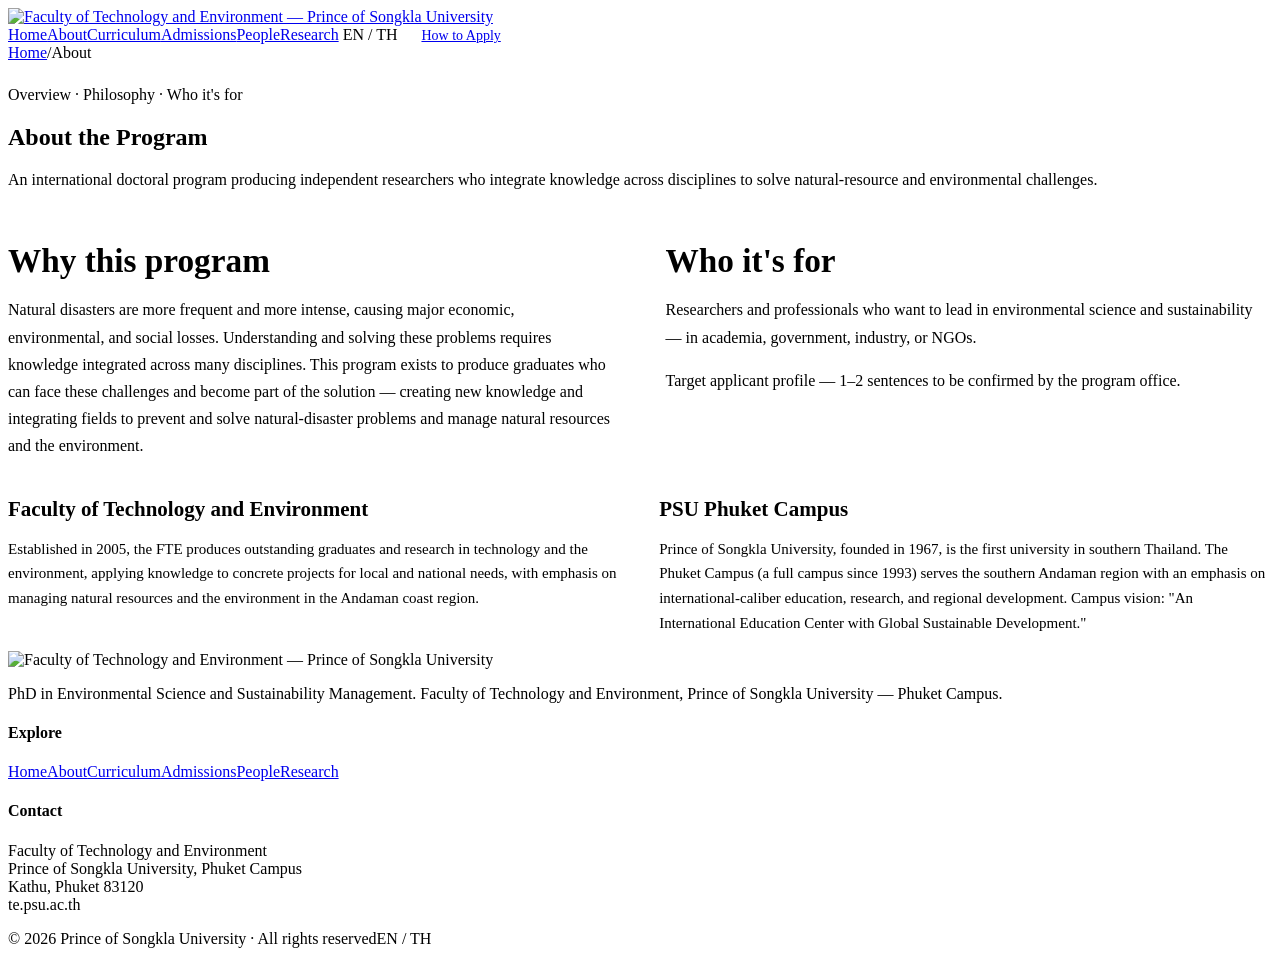
==== site/about/index.html @ 20a03a79 "Scaffold ESSM static site: design-system CSS, 7 pages, render.yaml Faithful plain-static port of the" ====
<!DOCTYPE html>
<html lang="en">
<head>
<meta charset="utf-8">
<meta name="viewport" content="width=device-width, initial-scale=1">
<title>About the Program — PhD ESSM · PSU Phuket</title>
<meta name="description" content="About the PhD in Environmental Science and Sustainability Management at the Faculty of Technology and Environment, Prince of Songkla University, Phuket Campus.">
<link rel="preconnect" href="https://fonts.googleapis.com">
<link rel="preconnect" href="https://fonts.gstatic.com" crossorigin>
<link href="https://fonts.googleapis.com/css2?family=Kanit:wght@200;300;400;500;600;700;800&family=Sarabun:wght@300;400;500;600;700&family=Noto+Sans+Thai:wght@300;400;500;600;700&display=swap" rel="stylesheet">
<link rel="stylesheet" href="/assets/css/site.css">
</head>
<body>
<header class="site-header">
  <div class="site-header__inner">
    <a href="/" class="site-header__logo" aria-label="Home"><img src="https://te.psu.ac.th/wp-content/uploads/2024/04/Logo_Subbrand_Faculty-of-Technology_and_Environment_Full_EN-300x61.png" alt="Faculty of Technology and Environment — Prince of Songkla University"></a>
    <nav class="site-nav">
      <a href="/">Home</a><a href="/about/" aria-current="page">About</a><a href="/curriculum/">Curriculum</a><a href="/admissions/">Admissions</a><a href="/people/">People</a><a href="/research/">Research</a>
      <span class="lang-toggle">EN&nbsp;/&nbsp;TH</span>
      <a href="/admissions/" class="btn btn--primary" style="padding:9px 20px;font-size:14px;">How to Apply</a>
    </nav>
  </div>
</header>

<section class="page-head">
  <div class="container">
    <div class="breadcrumb" style="margin-bottom:24px;"><a href="/">Home</a><span>/</span><span class="here">About</span></div>
    <span class="eyebrow"><span class="route-line"></span><span class="route-dot"></span>Overview · Philosophy · Who it's for</span>
    <div class="page-head__grid">
      <h1>About the Program</h1>
      <p class="lead" style="color:var(--ink);padding-bottom:10px;">An international doctoral program producing independent researchers who integrate knowledge across disciplines to solve natural-resource and environmental challenges.</p>
    </div>
  </div>
</section>

<section class="section">
  <div class="container" style="display:grid;grid-template-columns:repeat(auto-fit,minmax(300px,1fr));gap:clamp(28px,4vw,56px);">
    <div>
      <h2 style="font-weight:600;font-size:clamp(24px,2.6vw,34px);color:var(--purple-deep);margin-bottom:16px;">Why this program</h2>
      <p style="line-height:1.7;color:var(--ink);">Natural disasters are more frequent and more intense, causing major economic, environmental, and social losses. Understanding and solving these problems requires knowledge integrated across many disciplines. This program exists to produce graduates who can face these challenges and become part of the solution — creating new knowledge and integrating fields to prevent and solve natural-disaster problems and manage natural resources and the environment.</p>
    </div>
    <div>
      <h2 style="font-weight:600;font-size:clamp(24px,2.6vw,34px);color:var(--purple-deep);margin-bottom:16px;">Who it's for</h2>
      <p style="line-height:1.7;color:var(--ink);">Researchers and professionals who want to lead in environmental science and sustainability — in academia, government, industry, or NGOs.</p>
      <p style="line-height:1.7;color:var(--slate);margin-top:14px;"><span class="todo-fact">Target applicant profile — 1–2 sentences to be confirmed by the program office.</span></p>
    </div>
  </div>
</section>

<section class="section section--mist">
  <div class="container" style="display:grid;grid-template-columns:repeat(auto-fit,minmax(280px,1fr));gap:clamp(24px,3vw,40px);">
    <div class="card">
      <h3 style="font-weight:600;font-size:21px;color:var(--purple-deep);margin-bottom:12px;">Faculty of Technology and Environment</h3>
      <p style="line-height:1.65;color:var(--slate);font-size:15px;">Established in 2005, the FTE produces outstanding graduates and research in technology and the environment, applying knowledge to concrete projects for local and national needs, with emphasis on managing natural resources and the environment in the Andaman coast region.</p>
    </div>
    <div class="card">
      <h3 style="font-weight:600;font-size:21px;color:var(--purple-deep);margin-bottom:12px;">PSU Phuket Campus</h3>
      <p style="line-height:1.65;color:var(--slate);font-size:15px;">Prince of Songkla University, founded in 1967, is the first university in southern Thailand. The Phuket Campus (a full campus since 1993) serves the southern Andaman region with an emphasis on international-caliber education, research, and regional development. Campus vision: "An International Education Center with Global Sustainable Development."</p>
    </div>
  </div>
</section>

<footer class="site-footer">
  <div class="container">
    <div class="site-footer__top">
      <div><div class="site-footer__logo" style="margin-bottom:16px;"><img src="https://te.psu.ac.th/wp-content/uploads/2024/04/Logo_Subbrand_Faculty-of-Technology_and_Environment_Full_EN-300x61.png" alt="Faculty of Technology and Environment — Prince of Songkla University"></div><p>PhD in Environmental Science and Sustainability Management. Faculty of Technology and Environment, Prince of Songkla University — Phuket Campus.</p></div>
      <div class="site-footer__links"><h4>Explore</h4><a href="/">Home</a><a href="/about/">About</a><a href="/curriculum/">Curriculum</a><a href="/admissions/">Admissions</a><a href="/people/">People</a><a href="/research/">Research</a></div>
      <div><h4>Contact</h4><p class="site-footer__contact">Faculty of Technology and Environment<br>Prince of Songkla University, Phuket Campus<br>Kathu, Phuket 83120<br>te.psu.ac.th</p></div>
    </div>
    <div class="site-footer__bar"><span>© 2026 Prince of Songkla University · All rights reserved</span><span>EN / TH</span></div>
  </div>
</footer>
</body>
</html>
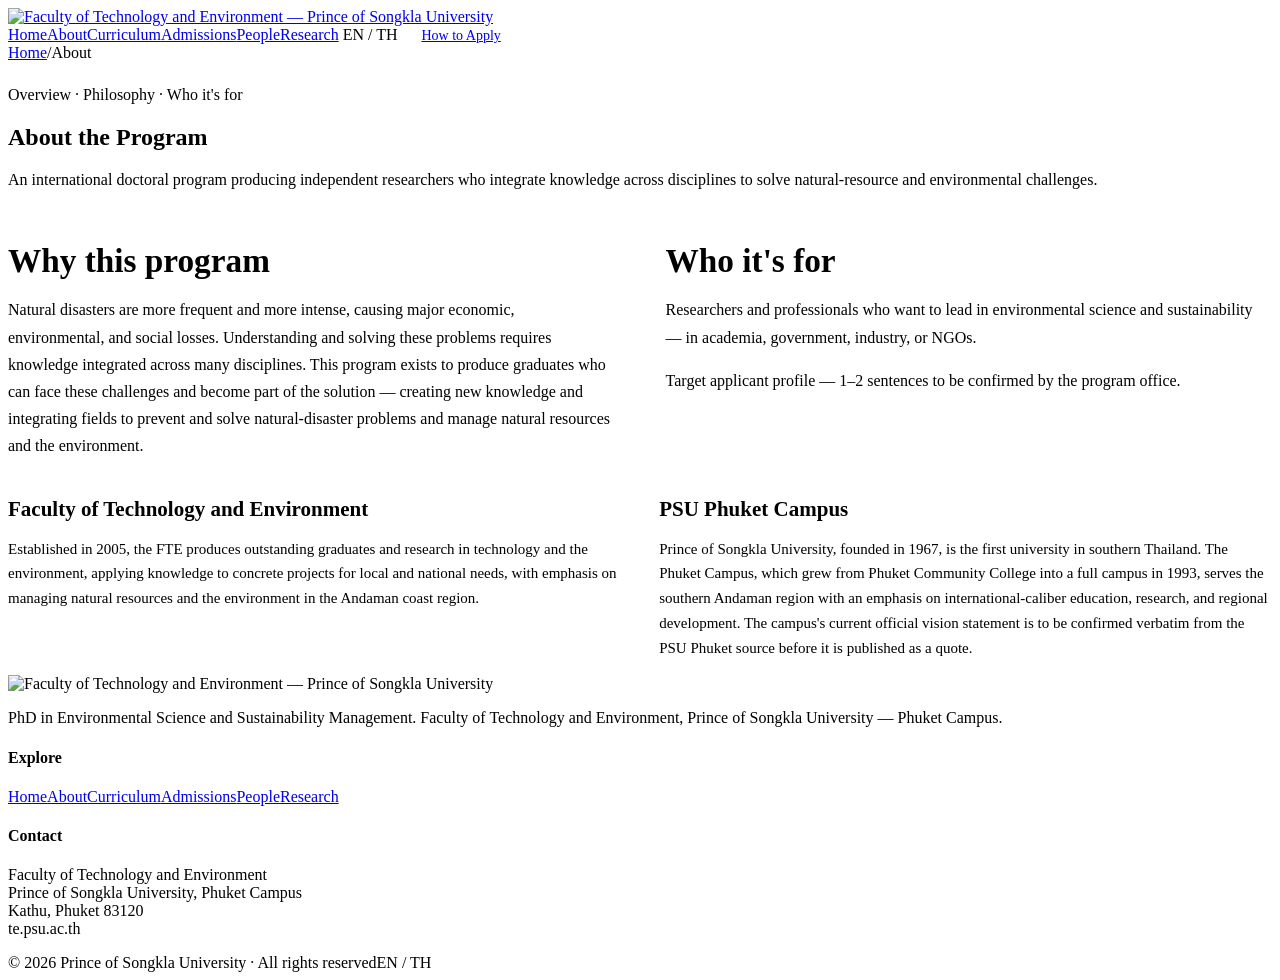
==== commit b46eec3e: "Gate unverified About vision quote; confirm 2005/1967/1993 facts Task-4 cross-check vs authoritative" ====
--- a/site/about/index.html
+++ b/site/about/index.html
@@ -55,7 +55,7 @@
     </div>
     <div class="card">
       <h3 style="font-weight:600;font-size:21px;color:var(--purple-deep);margin-bottom:12px;">PSU Phuket Campus</h3>
-      <p style="line-height:1.65;color:var(--slate);font-size:15px;">Prince of Songkla University, founded in 1967, is the first university in southern Thailand. The Phuket Campus (a full campus since 1993) serves the southern Andaman region with an emphasis on international-caliber education, research, and regional development. Campus vision: "An International Education Center with Global Sustainable Development."</p>
+      <p style="line-height:1.65;color:var(--slate);font-size:15px;">Prince of Songkla University, founded in 1967, is the first university in southern Thailand. The Phuket Campus, which grew from Phuket Community College into a full campus in 1993, serves the southern Andaman region with an emphasis on international-caliber education, research, and regional development. <span class="todo-fact">The campus's current official vision statement is to be confirmed verbatim from the PSU Phuket source before it is published as a quote.</span></p>
     </div>
   </div>
 </section>
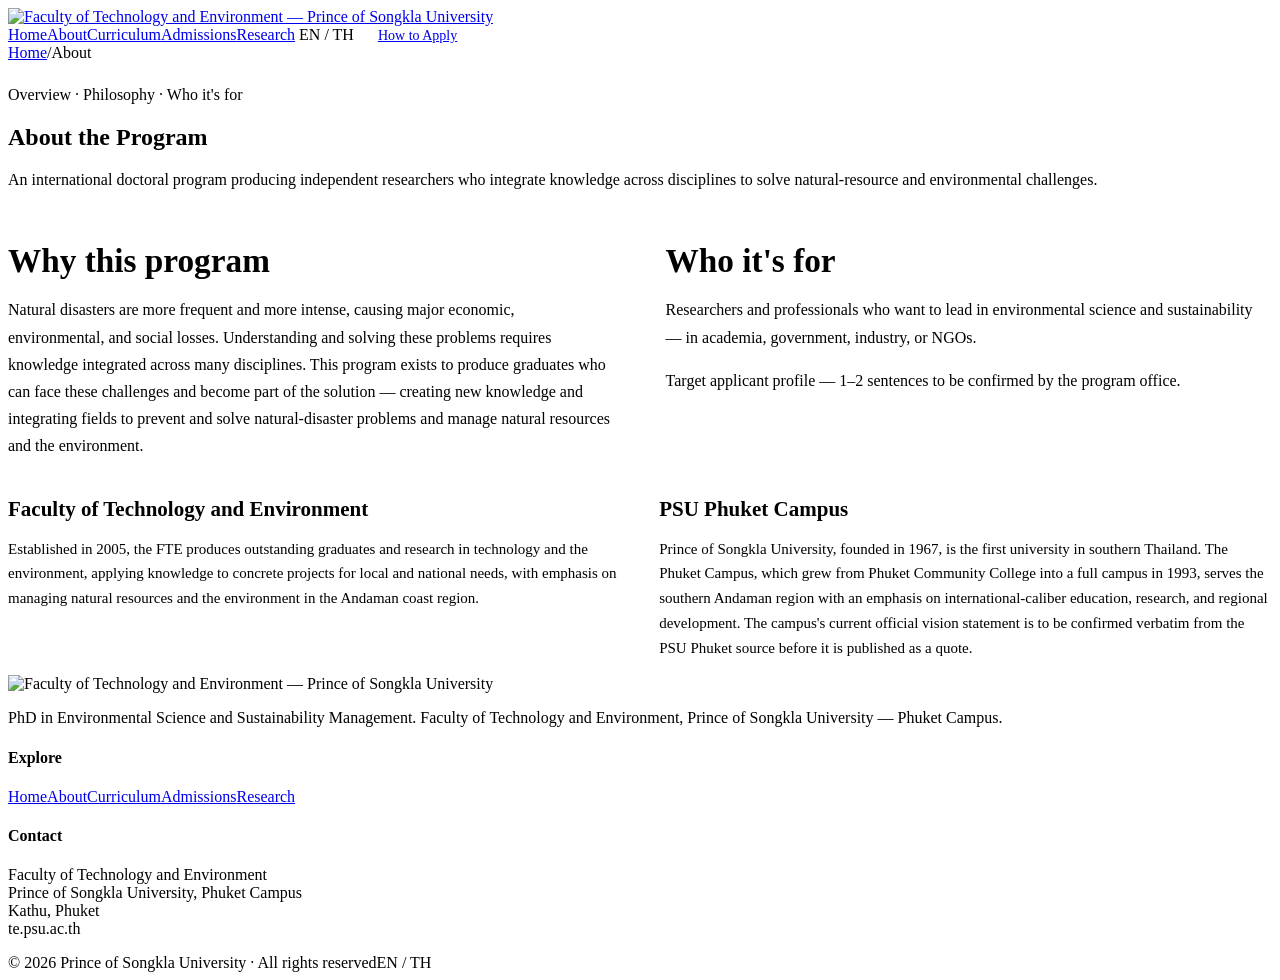
==== commit 85b054c3: "QA fix-pass (aunqa-lead findings): remove /people/ from v1 nav+footer; TQF2 faithfulness - MUST-FIX:" ====
--- a/site/about/index.html
+++ b/site/about/index.html
@@ -15,7 +15,7 @@
   <div class="site-header__inner">
     <a href="/" class="site-header__logo" aria-label="Home"><img src="https://te.psu.ac.th/wp-content/uploads/2024/04/Logo_Subbrand_Faculty-of-Technology_and_Environment_Full_EN-300x61.png" alt="Faculty of Technology and Environment — Prince of Songkla University"></a>
     <nav class="site-nav">
-      <a href="/">Home</a><a href="/about/" aria-current="page">About</a><a href="/curriculum/">Curriculum</a><a href="/admissions/">Admissions</a><a href="/people/">People</a><a href="/research/">Research</a>
+      <a href="/">Home</a><a href="/about/" aria-current="page">About</a><a href="/curriculum/">Curriculum</a><a href="/admissions/">Admissions</a><a href="/research/">Research</a>
       <span class="lang-toggle">EN&nbsp;/&nbsp;TH</span>
       <a href="/admissions/" class="btn btn--primary" style="padding:9px 20px;font-size:14px;">How to Apply</a>
     </nav>
@@ -64,8 +64,8 @@
   <div class="container">
     <div class="site-footer__top">
       <div><div class="site-footer__logo" style="margin-bottom:16px;"><img src="https://te.psu.ac.th/wp-content/uploads/2024/04/Logo_Subbrand_Faculty-of-Technology_and_Environment_Full_EN-300x61.png" alt="Faculty of Technology and Environment — Prince of Songkla University"></div><p>PhD in Environmental Science and Sustainability Management. Faculty of Technology and Environment, Prince of Songkla University — Phuket Campus.</p></div>
-      <div class="site-footer__links"><h4>Explore</h4><a href="/">Home</a><a href="/about/">About</a><a href="/curriculum/">Curriculum</a><a href="/admissions/">Admissions</a><a href="/people/">People</a><a href="/research/">Research</a></div>
-      <div><h4>Contact</h4><p class="site-footer__contact">Faculty of Technology and Environment<br>Prince of Songkla University, Phuket Campus<br>Kathu, Phuket 83120<br>te.psu.ac.th</p></div>
+      <div class="site-footer__links"><h4>Explore</h4><a href="/">Home</a><a href="/about/">About</a><a href="/curriculum/">Curriculum</a><a href="/admissions/">Admissions</a><a href="/research/">Research</a></div>
+      <div><h4>Contact</h4><p class="site-footer__contact">Faculty of Technology and Environment<br>Prince of Songkla University, Phuket Campus<br>Kathu, Phuket<br>te.psu.ac.th</p></div>
     </div>
     <div class="site-footer__bar"><span>© 2026 Prince of Songkla University · All rights reserved</span><span>EN / TH</span></div>
   </div>
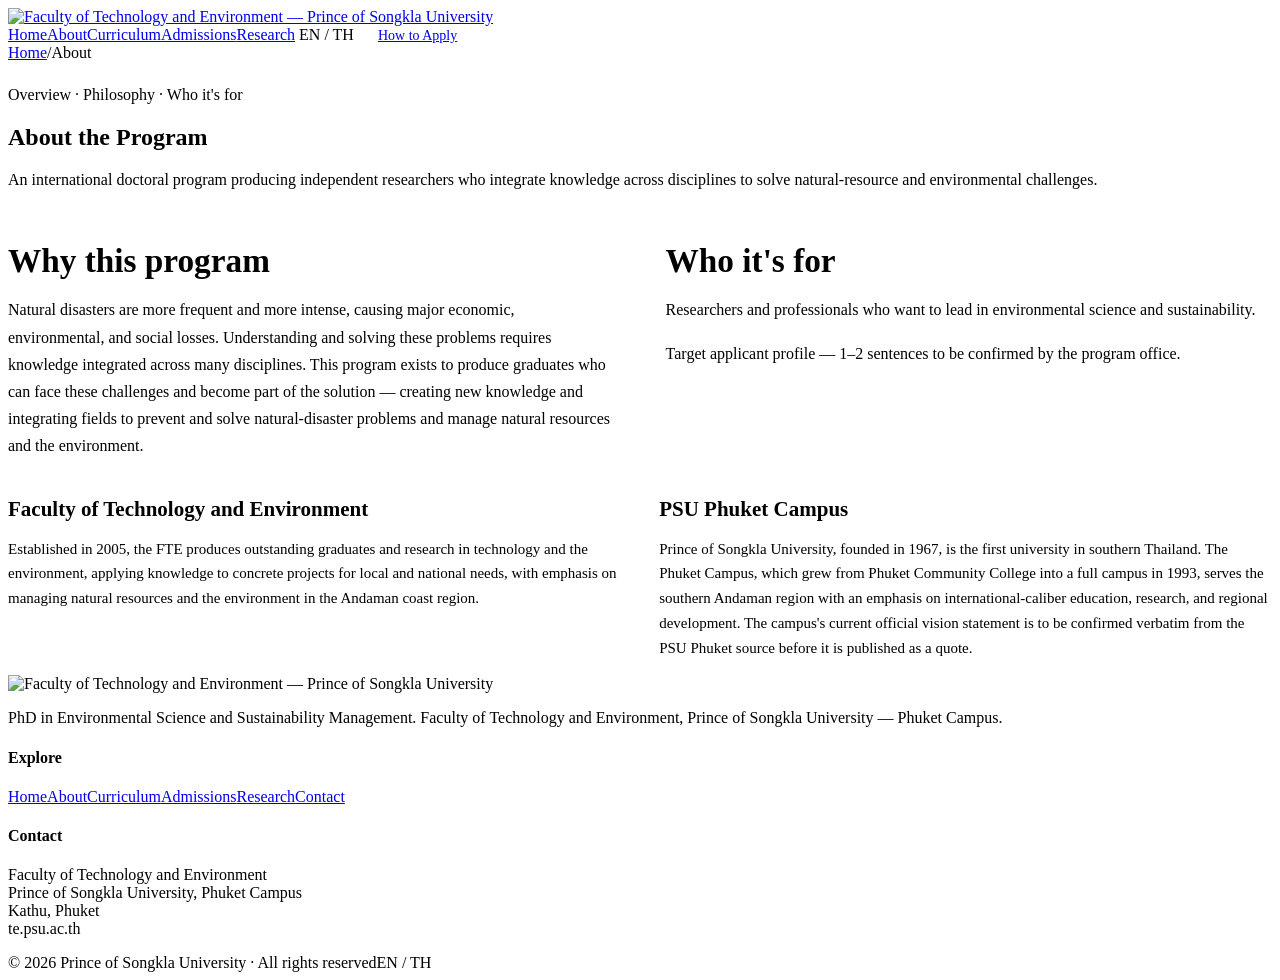
==== commit 6ab64bde: "Final QA consolidation: About NGO claim, Contact nav, a11y, robust 360px Folds remaining codex D-19 " ====
--- a/site/about/index.html
+++ b/site/about/index.html
@@ -16,7 +16,7 @@
     <a href="/" class="site-header__logo" aria-label="Home"><img src="https://te.psu.ac.th/wp-content/uploads/2024/04/Logo_Subbrand_Faculty-of-Technology_and_Environment_Full_EN-300x61.png" alt="Faculty of Technology and Environment — Prince of Songkla University"></a>
     <nav class="site-nav">
       <a href="/">Home</a><a href="/about/" aria-current="page">About</a><a href="/curriculum/">Curriculum</a><a href="/admissions/">Admissions</a><a href="/research/">Research</a>
-      <span class="lang-toggle">EN&nbsp;/&nbsp;TH</span>
+      <span class="lang-toggle" aria-hidden="true">EN&nbsp;/&nbsp;TH</span>
       <a href="/admissions/" class="btn btn--primary" style="padding:9px 20px;font-size:14px;">How to Apply</a>
     </nav>
   </div>
@@ -41,7 +41,7 @@
     </div>
     <div>
       <h2 style="font-weight:600;font-size:clamp(24px,2.6vw,34px);color:var(--purple-deep);margin-bottom:16px;">Who it's for</h2>
-      <p style="line-height:1.7;color:var(--ink);">Researchers and professionals who want to lead in environmental science and sustainability — in academia, government, industry, or NGOs.</p>
+      <p style="line-height:1.7;color:var(--ink);">Researchers and professionals who want to lead in environmental science and sustainability.</p>
       <p style="line-height:1.7;color:var(--slate);margin-top:14px;"><span class="todo-fact">Target applicant profile — 1–2 sentences to be confirmed by the program office.</span></p>
     </div>
   </div>
@@ -64,7 +64,7 @@
   <div class="container">
     <div class="site-footer__top">
       <div><div class="site-footer__logo" style="margin-bottom:16px;"><img src="https://te.psu.ac.th/wp-content/uploads/2024/04/Logo_Subbrand_Faculty-of-Technology_and_Environment_Full_EN-300x61.png" alt="Faculty of Technology and Environment — Prince of Songkla University"></div><p>PhD in Environmental Science and Sustainability Management. Faculty of Technology and Environment, Prince of Songkla University — Phuket Campus.</p></div>
-      <div class="site-footer__links"><h4>Explore</h4><a href="/">Home</a><a href="/about/">About</a><a href="/curriculum/">Curriculum</a><a href="/admissions/">Admissions</a><a href="/research/">Research</a></div>
+      <div class="site-footer__links"><h4>Explore</h4><a href="/">Home</a><a href="/about/">About</a><a href="/curriculum/">Curriculum</a><a href="/admissions/">Admissions</a><a href="/research/">Research</a><a href="/contact/">Contact</a></div>
       <div><h4>Contact</h4><p class="site-footer__contact">Faculty of Technology and Environment<br>Prince of Songkla University, Phuket Campus<br>Kathu, Phuket<br>te.psu.ac.th</p></div>
     </div>
     <div class="site-footer__bar"><span>© 2026 Prince of Songkla University · All rights reserved</span><span>EN / TH</span></div>
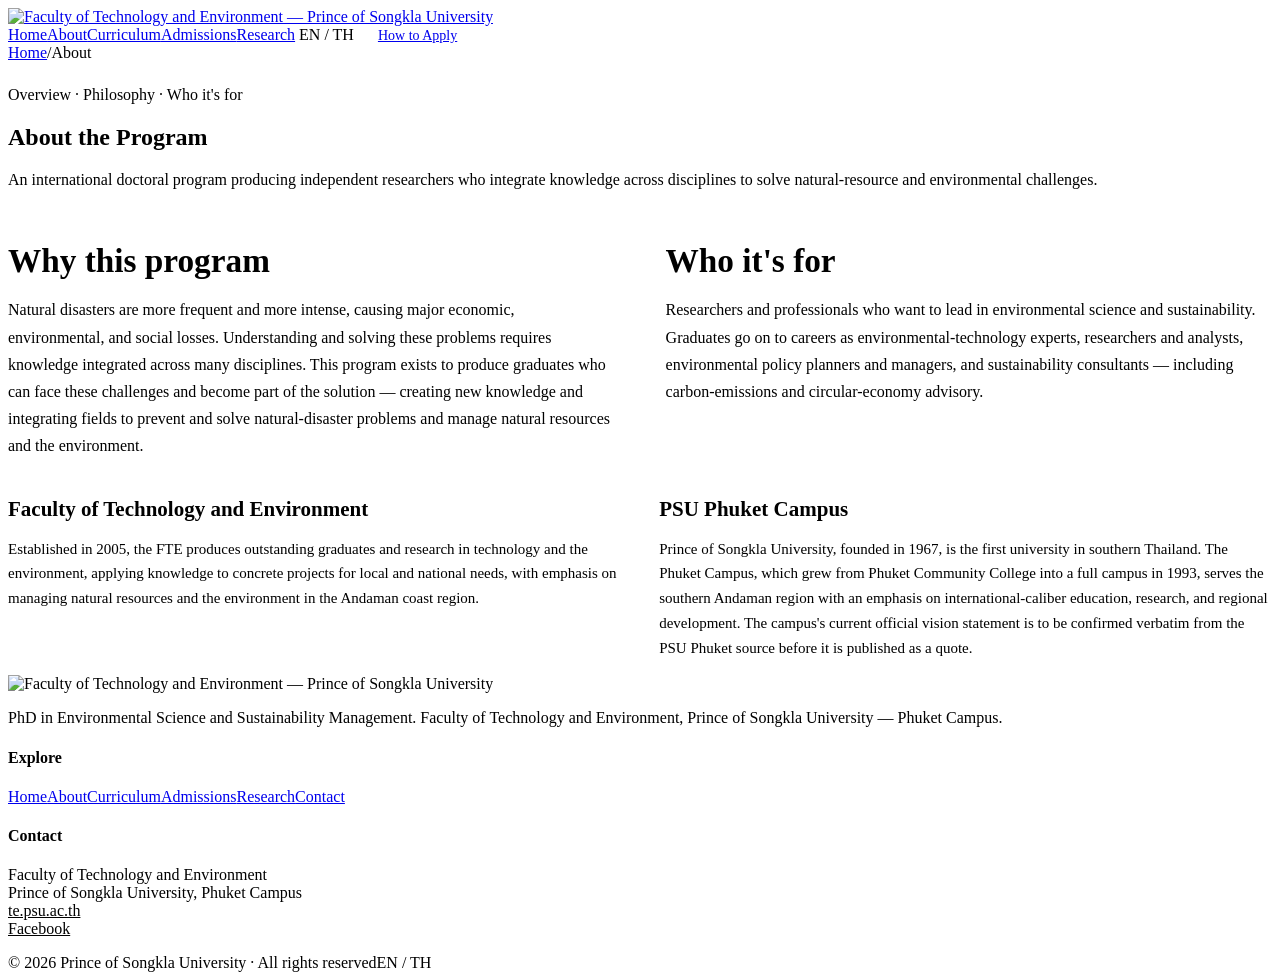
==== commit fca18069: "Operator edits: drop AUN-QA/ISCED jargon; populate contact + careers from official page; add Faceboo" ====
--- a/site/about/index.html
+++ b/site/about/index.html
@@ -41,8 +41,7 @@
     </div>
     <div>
       <h2 style="font-weight:600;font-size:clamp(24px,2.6vw,34px);color:var(--purple-deep);margin-bottom:16px;">Who it's for</h2>
-      <p style="line-height:1.7;color:var(--ink);">Researchers and professionals who want to lead in environmental science and sustainability.</p>
-      <p style="line-height:1.7;color:var(--slate);margin-top:14px;"><span class="todo-fact">Target applicant profile — 1–2 sentences to be confirmed by the program office.</span></p>
+      <p style="line-height:1.7;color:var(--ink);">Researchers and professionals who want to lead in environmental science and sustainability. Graduates go on to careers as environmental-technology experts, researchers and analysts, environmental policy planners and managers, and sustainability consultants — including carbon-emissions and circular-economy advisory.</p>
     </div>
   </div>
 </section>
@@ -65,7 +64,7 @@
     <div class="site-footer__top">
       <div><div class="site-footer__logo" style="margin-bottom:16px;"><img src="https://te.psu.ac.th/wp-content/uploads/2024/04/Logo_Subbrand_Faculty-of-Technology_and_Environment_Full_EN-300x61.png" alt="Faculty of Technology and Environment — Prince of Songkla University"></div><p>PhD in Environmental Science and Sustainability Management. Faculty of Technology and Environment, Prince of Songkla University — Phuket Campus.</p></div>
       <div class="site-footer__links"><h4>Explore</h4><a href="/">Home</a><a href="/about/">About</a><a href="/curriculum/">Curriculum</a><a href="/admissions/">Admissions</a><a href="/research/">Research</a><a href="/contact/">Contact</a></div>
-      <div><h4>Contact</h4><p class="site-footer__contact">Faculty of Technology and Environment<br>Prince of Songkla University, Phuket Campus<br>Kathu, Phuket<br>te.psu.ac.th</p></div>
+      <div><h4>Contact</h4><p class="site-footer__contact">Faculty of Technology and Environment<br>Prince of Songkla University, Phuket Campus<br><a href="https://te.psu.ac.th" target="_blank" rel="noopener" style="color:var(--psu-river);">te.psu.ac.th</a><br><a href="https://www.facebook.com/ftepsuphuket/" target="_blank" rel="noopener" style="color:var(--psu-river);">Facebook</a></p></div>
     </div>
     <div class="site-footer__bar"><span>© 2026 Prince of Songkla University · All rights reserved</span><span>EN / TH</span></div>
   </div>
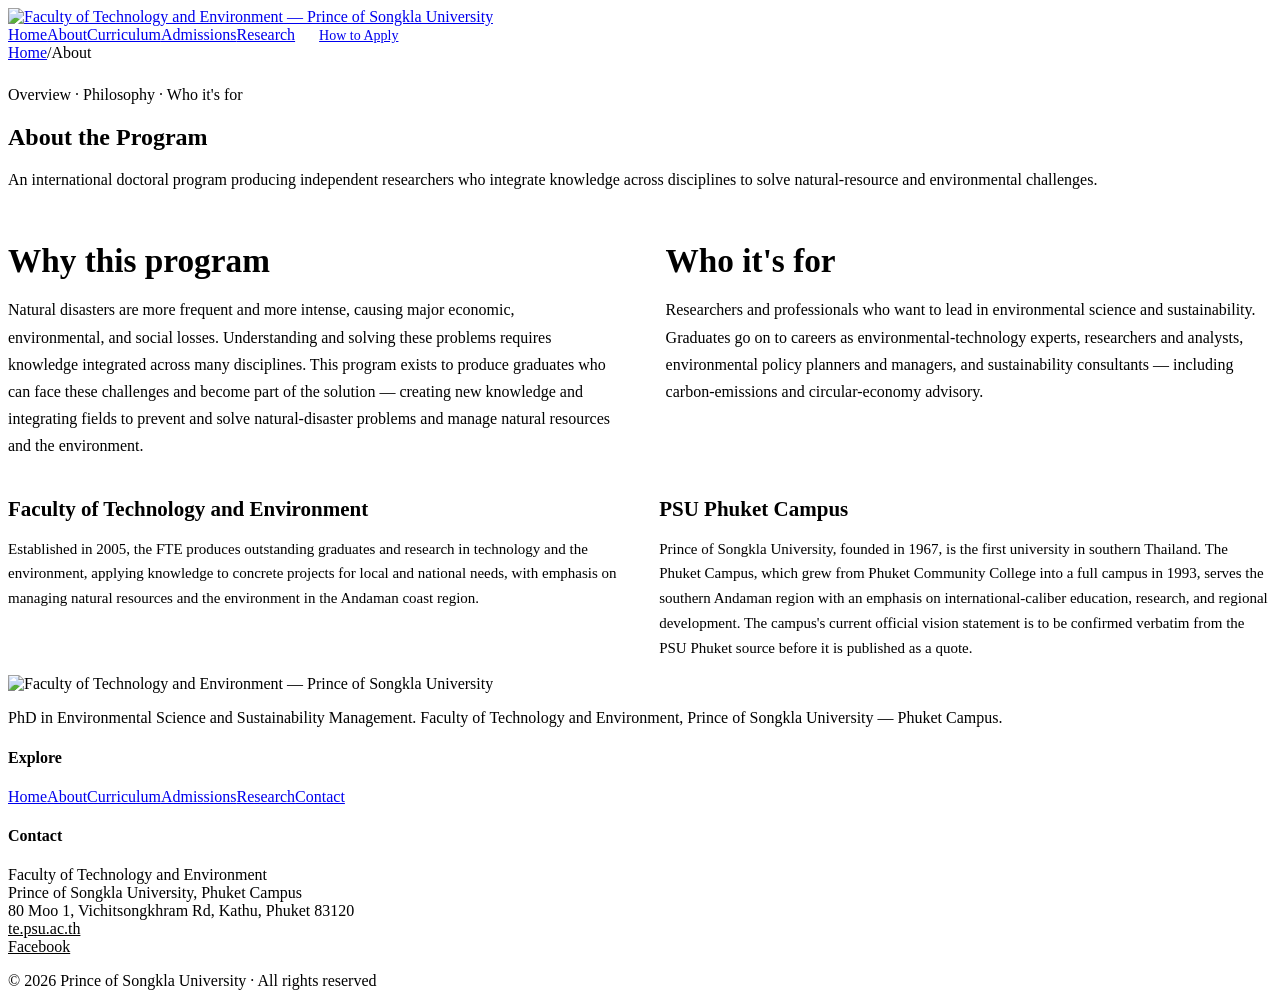
==== commit 93773d22: "Add faculty address + general contact; remove language selector Per operator (2026-06-23): - Faculty" ====
--- a/site/about/index.html
+++ b/site/about/index.html
@@ -16,7 +16,7 @@
     <a href="/" class="site-header__logo" aria-label="Home"><img src="https://te.psu.ac.th/wp-content/uploads/2024/04/Logo_Subbrand_Faculty-of-Technology_and_Environment_Full_EN-300x61.png" alt="Faculty of Technology and Environment — Prince of Songkla University"></a>
     <nav class="site-nav">
       <a href="/">Home</a><a href="/about/" aria-current="page">About</a><a href="/curriculum/">Curriculum</a><a href="/admissions/">Admissions</a><a href="/research/">Research</a>
-      <span class="lang-toggle" aria-hidden="true">EN&nbsp;/&nbsp;TH</span>
+      
       <a href="/admissions/" class="btn btn--primary" style="padding:9px 20px;font-size:14px;">How to Apply</a>
     </nav>
   </div>
@@ -64,9 +64,9 @@
     <div class="site-footer__top">
       <div><div class="site-footer__logo" style="margin-bottom:16px;"><img src="https://te.psu.ac.th/wp-content/uploads/2024/04/Logo_Subbrand_Faculty-of-Technology_and_Environment_Full_EN-300x61.png" alt="Faculty of Technology and Environment — Prince of Songkla University"></div><p>PhD in Environmental Science and Sustainability Management. Faculty of Technology and Environment, Prince of Songkla University — Phuket Campus.</p></div>
       <div class="site-footer__links"><h4>Explore</h4><a href="/">Home</a><a href="/about/">About</a><a href="/curriculum/">Curriculum</a><a href="/admissions/">Admissions</a><a href="/research/">Research</a><a href="/contact/">Contact</a></div>
-      <div><h4>Contact</h4><p class="site-footer__contact">Faculty of Technology and Environment<br>Prince of Songkla University, Phuket Campus<br><a href="https://te.psu.ac.th" target="_blank" rel="noopener" style="color:var(--psu-river);">te.psu.ac.th</a><br><a href="https://www.facebook.com/ftepsuphuket/" target="_blank" rel="noopener" style="color:var(--psu-river);">Facebook</a></p></div>
+      <div><h4>Contact</h4><p class="site-footer__contact">Faculty of Technology and Environment<br>Prince of Songkla University, Phuket Campus<br>80 Moo 1, Vichitsongkhram Rd, Kathu, Phuket 83120<br><a href="https://te.psu.ac.th" target="_blank" rel="noopener" style="color:var(--psu-river);">te.psu.ac.th</a><br><a href="https://www.facebook.com/ftepsuphuket/" target="_blank" rel="noopener" style="color:var(--psu-river);">Facebook</a></p></div>
     </div>
-    <div class="site-footer__bar"><span>© 2026 Prince of Songkla University · All rights reserved</span><span>EN / TH</span></div>
+    <div class="site-footer__bar"><span>© 2026 Prince of Songkla University · All rights reserved</span></div>
   </div>
 </footer>
 </body>
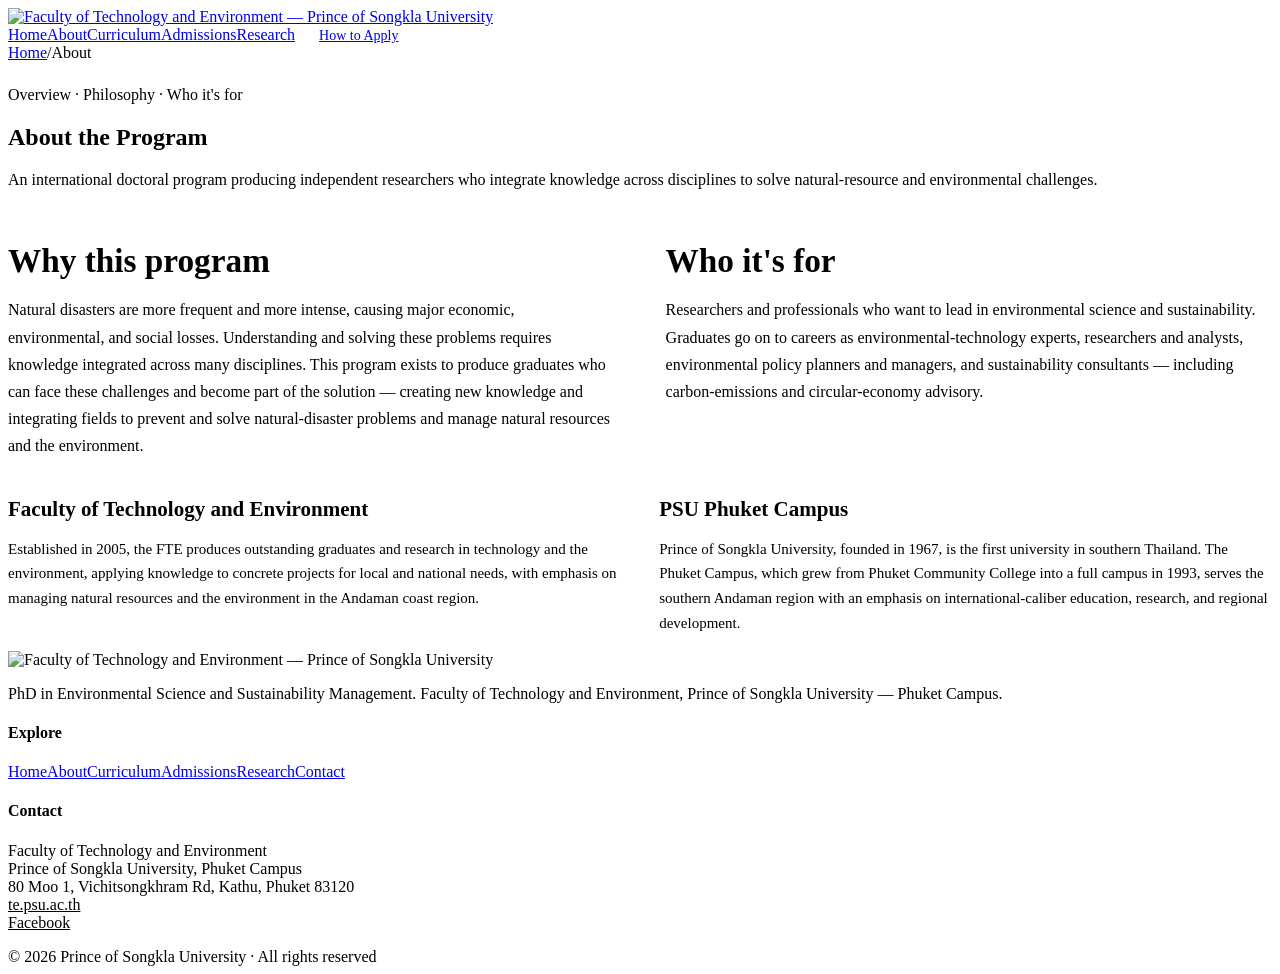
==== commit 32abc8be: "Launch-readiness: clear all placeholders; fill from official FTE page Per operator (launch the site " ====
--- a/site/about/index.html
+++ b/site/about/index.html
@@ -54,7 +54,7 @@
     </div>
     <div class="card">
       <h3 style="font-weight:600;font-size:21px;color:var(--purple-deep);margin-bottom:12px;">PSU Phuket Campus</h3>
-      <p style="line-height:1.65;color:var(--slate);font-size:15px;">Prince of Songkla University, founded in 1967, is the first university in southern Thailand. The Phuket Campus, which grew from Phuket Community College into a full campus in 1993, serves the southern Andaman region with an emphasis on international-caliber education, research, and regional development. <span class="todo-fact">The campus's current official vision statement is to be confirmed verbatim from the PSU Phuket source before it is published as a quote.</span></p>
+      <p style="line-height:1.65;color:var(--slate);font-size:15px;">Prince of Songkla University, founded in 1967, is the first university in southern Thailand. The Phuket Campus, which grew from Phuket Community College into a full campus in 1993, serves the southern Andaman region with an emphasis on international-caliber education, research, and regional development.</p>
     </div>
   </div>
 </section>
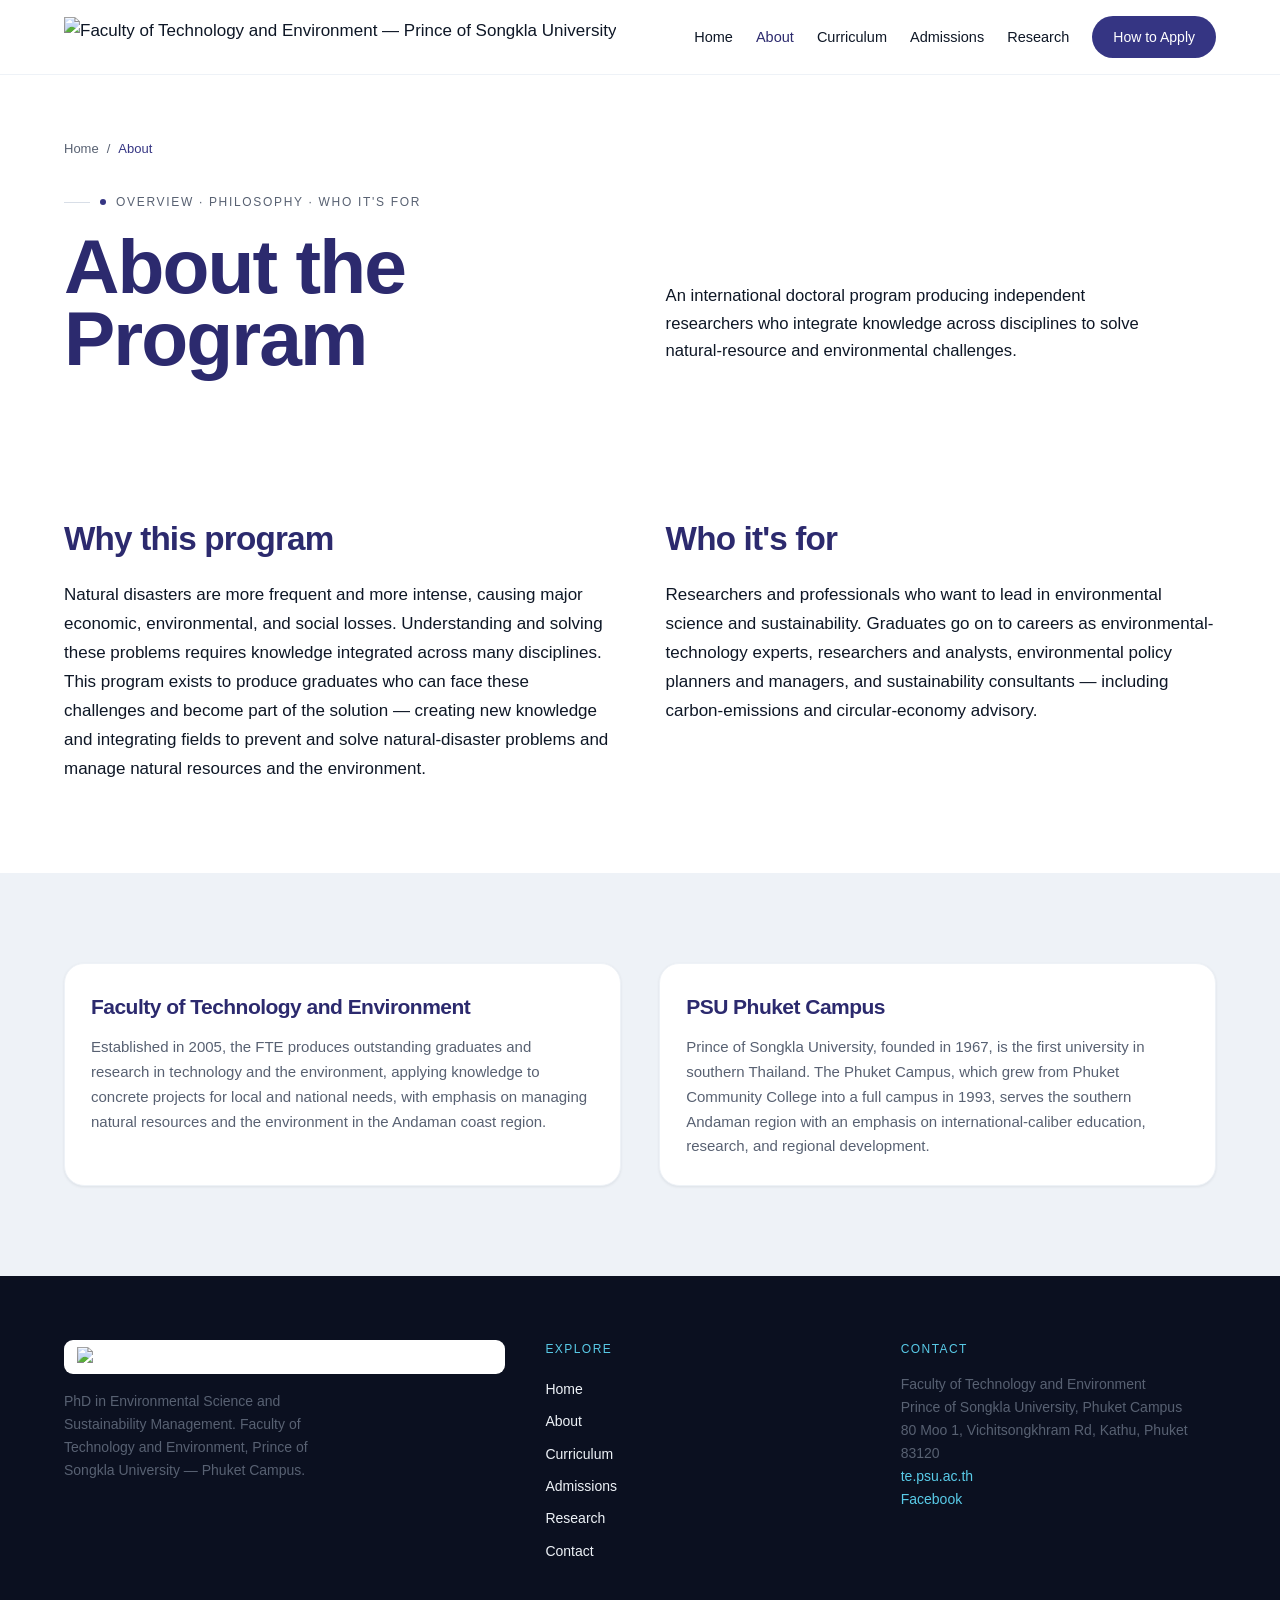
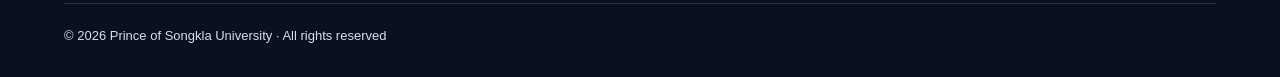
==== commit 21a46410: "Make all internal paths relative — works as a /essm subfolder under WordPress Operator requirement: " ====
--- a/site/about/index.html
+++ b/site/about/index.html
@@ -8,23 +8,23 @@
 <link rel="preconnect" href="https://fonts.googleapis.com">
 <link rel="preconnect" href="https://fonts.gstatic.com" crossorigin>
 <link href="https://fonts.googleapis.com/css2?family=Kanit:wght@200;300;400;500;600;700;800&family=Sarabun:wght@300;400;500;600;700&family=Noto+Sans+Thai:wght@300;400;500;600;700&display=swap" rel="stylesheet">
-<link rel="stylesheet" href="/assets/css/site.css">
+<link rel="stylesheet" href="../assets/css/site.css">
 </head>
 <body>
 <header class="site-header">
   <div class="site-header__inner">
-    <a href="/" class="site-header__logo" aria-label="Home"><img src="https://te.psu.ac.th/wp-content/uploads/2024/04/Logo_Subbrand_Faculty-of-Technology_and_Environment_Full_EN-300x61.png" alt="Faculty of Technology and Environment — Prince of Songkla University"></a>
+    <a href="../" class="site-header__logo" aria-label="Home"><img src="https://te.psu.ac.th/wp-content/uploads/2024/04/Logo_Subbrand_Faculty-of-Technology_and_Environment_Full_EN-300x61.png" alt="Faculty of Technology and Environment — Prince of Songkla University"></a>
     <nav class="site-nav">
-      <a href="/">Home</a><a href="/about/" aria-current="page">About</a><a href="/curriculum/">Curriculum</a><a href="/admissions/">Admissions</a><a href="/research/">Research</a>
+      <a href="../">Home</a><a href="../about/" aria-current="page">About</a><a href="../curriculum/">Curriculum</a><a href="../admissions/">Admissions</a><a href="../research/">Research</a>
       
-      <a href="/admissions/" class="btn btn--primary" style="padding:9px 20px;font-size:14px;">How to Apply</a>
+      <a href="../admissions/" class="btn btn--primary" style="padding:9px 20px;font-size:14px;">How to Apply</a>
     </nav>
   </div>
 </header>
 
 <section class="page-head">
   <div class="container">
-    <div class="breadcrumb" style="margin-bottom:24px;"><a href="/">Home</a><span>/</span><span class="here">About</span></div>
+    <div class="breadcrumb" style="margin-bottom:24px;"><a href="../">Home</a><span>/</span><span class="here">About</span></div>
     <span class="eyebrow"><span class="route-line"></span><span class="route-dot"></span>Overview · Philosophy · Who it's for</span>
     <div class="page-head__grid">
       <h1>About the Program</h1>
@@ -63,7 +63,7 @@
   <div class="container">
     <div class="site-footer__top">
       <div><div class="site-footer__logo" style="margin-bottom:16px;"><img src="https://te.psu.ac.th/wp-content/uploads/2024/04/Logo_Subbrand_Faculty-of-Technology_and_Environment_Full_EN-300x61.png" alt="Faculty of Technology and Environment — Prince of Songkla University"></div><p>PhD in Environmental Science and Sustainability Management. Faculty of Technology and Environment, Prince of Songkla University — Phuket Campus.</p></div>
-      <div class="site-footer__links"><h4>Explore</h4><a href="/">Home</a><a href="/about/">About</a><a href="/curriculum/">Curriculum</a><a href="/admissions/">Admissions</a><a href="/research/">Research</a><a href="/contact/">Contact</a></div>
+      <div class="site-footer__links"><h4>Explore</h4><a href="../">Home</a><a href="../about/">About</a><a href="../curriculum/">Curriculum</a><a href="../admissions/">Admissions</a><a href="../research/">Research</a><a href="../contact/">Contact</a></div>
       <div><h4>Contact</h4><p class="site-footer__contact">Faculty of Technology and Environment<br>Prince of Songkla University, Phuket Campus<br>80 Moo 1, Vichitsongkhram Rd, Kathu, Phuket 83120<br><a href="https://te.psu.ac.th" target="_blank" rel="noopener" style="color:var(--psu-river);">te.psu.ac.th</a><br><a href="https://www.facebook.com/ftepsuphuket/" target="_blank" rel="noopener" style="color:var(--psu-river);">Facebook</a></p></div>
     </div>
     <div class="site-footer__bar"><span>© 2026 Prince of Songkla University · All rights reserved</span></div>
--- a/site/assets/css/site.css
+++ b/site/assets/css/site.css
@@ -0,0 +1,289 @@
+/* ============================================================
+   PSU ESSM — Site Stylesheet
+   PhD in Environmental Science & Sustainability Management
+   Faculty of Technology and Environment · PSU Phuket
+   ------------------------------------------------------------
+   Values ported verbatim from the design system tokens.css.
+   Plain static CSS — no build step. Single source of truth
+   for the public site's visual language. Do NOT invent colors
+   or sizes; pull from the :root tokens below.
+   ============================================================ */
+
+:root {
+  /* PRIMARY — FACULTY PURPLE (สีม่วงคราม) */
+  --purple-deep:  #2C2A6E;
+  --purple:       #353583;
+  --purple-light: #4B4BB0;
+  --sritrang:     #B6B8DC;
+
+  /* SECONDARY — PSU INSTITUTIONAL BLUES */
+  --psu-deep:     #003C71;
+  --psu-blue:     #0061A8;
+  --psu-sky:      #009CDE;
+  --psu-river:    #59CBE8;
+  --psu-river-light: #7AD9F0;
+
+  /* INK & NEUTRALS */
+  --ink:          #0E1726;
+  --slate:        #586172;
+  --line:         #D8DEE7;
+  --mist:         #EEF2F7;
+  --sand:         #F5F2EC;
+  --sand-dark:    #d8d0bf;
+  --paper:        #FFFFFF;
+  --night:        #0B1020;  /* deepest footer/hero base */
+
+  /* DUOTONE PHOTO WELLS (placeholder treatment) */
+  --duo-from:     #2C2A6E;
+  --duo-to:       #353583;
+
+  /* TYPOGRAPHY — all families carry Thai glyphs (EN now, TH later) */
+  --font-display: "Kanit", "Noto Sans Thai", sans-serif;
+  --font-body:    "Sarabun", "Noto Sans Thai", sans-serif;
+
+  --t-mega:  clamp(58px, 13vw, 196px);
+  --t-h1:    clamp(40px, 6vw, 92px);
+  --t-h2:    clamp(30px, 3.4vw, 48px);
+  --t-h3:    28px;
+  --t-h4:    21px;
+  --t-body:  17px;
+  --t-small: 15px;
+  --t-tag:   12px;
+
+  --lh-display: 0.92;
+  --lh-head:    1.06;
+  --lh-body:    1.6;
+
+  /* SPACING (8px base) */
+  --s-1: 4px;  --s-2: 8px;  --s-3: 12px; --s-4: 16px; --s-5: 24px;
+  --s-6: 32px; --s-7: 48px; --s-8: 64px; --s-9: 96px; --s-10: 128px;
+
+  /* RADII */
+  --r-sm: 6px; --r-md: 12px; --r-lg: 20px; --r-pill: 999px;
+
+  /* ELEVATION */
+  --shadow-sm: 0 1px 3px rgba(14,23,38,.08);
+  --shadow-md: 0 8px 28px rgba(14,23,38,.12);
+  --shadow-lg: 0 24px 60px rgba(14,23,38,.18);
+
+  /* LAYOUT */
+  --maxw: 1280px;
+  --gutter: clamp(20px, 5vw, 72px);
+}
+
+/* ---- reset ---- */
+*, *::before, *::after { box-sizing: border-box; margin: 0; padding: 0; }
+html { scroll-behavior: smooth; }
+body {
+  font-family: var(--font-body);
+  font-size: var(--t-body);
+  line-height: var(--lh-body);
+  color: var(--ink);
+  background: var(--paper);
+  -webkit-font-smoothing: antialiased;
+}
+img { display: block; max-width: 100%; height: auto; }
+a { color: inherit; text-decoration: none; }
+::selection { background: var(--psu-river); color: var(--ink); }
+
+/* ---- focus visibility ---- */
+a:focus-visible, button:focus-visible, [tabindex]:not([tabindex="-1"]):focus-visible {
+  outline: 2px solid var(--psu-river);
+  outline-offset: 2px;
+}
+.btn:focus-visible { outline: none; box-shadow: 0 0 0 3px rgba(89,203,232,.55); }
+
+/* ---- layout helpers ---- */
+.container { max-width: var(--maxw); margin: 0 auto; padding-left: var(--gutter); padding-right: var(--gutter); }
+.section { padding: clamp(56px, 7vw, 120px) 0; }
+.section--mist { background: var(--mist); }
+.section--sand { background: var(--sand); }
+.section--ink  { background: var(--ink); color: var(--paper); }
+.section--purple { background: var(--purple-deep); color: var(--paper); }
+
+/* ---- typography ---- */
+h1, h2, h3, h4 { font-family: var(--font-display); font-weight: 700; letter-spacing: -.025em; }
+.display { font-family: var(--font-display); font-weight: 700; line-height: var(--lh-display); letter-spacing: -.03em; }
+.lead { font-size: clamp(16px, 1.3vw, 19px); line-height: 1.65; color: var(--slate); max-width: 52ch; }
+
+/* eyebrow + journey-route motif (use sparingly) */
+.eyebrow {
+  display: inline-flex; align-items: center; gap: 10px;
+  font-family: var(--font-display); font-weight: 500;
+  font-size: var(--t-tag); letter-spacing: .14em; text-transform: uppercase;
+  color: var(--slate);
+}
+.eyebrow .route-line { width: 26px; height: 1.5px; background: var(--line); }
+.eyebrow .route-dot  { width: 6px; height: 6px; border-radius: 50%; background: var(--purple); }
+
+/* ---- buttons (pills) ---- */
+.btn {
+  display: inline-flex; align-items: center; gap: 8px;
+  font-family: var(--font-display); font-weight: 500; font-size: 15px;
+  padding: 13px 26px; border-radius: var(--r-pill);
+  cursor: pointer; border: 1.5px solid transparent;
+  transition: transform .18s ease, box-shadow .18s ease, background .18s ease, border-color .18s ease;
+}
+.btn:focus-visible { outline: none; box-shadow: 0 0 0 3px rgba(89,203,232,.55); }
+.btn--primary { background: var(--purple); color: var(--paper); }
+.btn--primary:hover { background: var(--purple-light); transform: translateY(-2px); box-shadow: 0 10px 24px rgba(53,53,131,.4); }
+.btn--river { background: var(--psu-river); color: var(--ink); }
+.btn--river:hover { background: var(--psu-river-light); transform: translateY(-2px); box-shadow: 0 10px 24px rgba(89,203,232,.5); }
+.btn--ghost { background: transparent; color: var(--purple-deep); border-color: var(--purple-deep); }
+.btn--ghost:hover { background: var(--mist); }
+.btn--ghost-light { background: transparent; color: var(--paper); border-color: rgba(255,255,255,.5); }
+.btn--ghost-light:hover { background: rgba(255,255,255,.12); border-color: var(--paper); transform: translateY(-2px); }
+
+/* ---- tags ---- */
+.tag {
+  font-family: var(--font-display); font-weight: 500; font-size: var(--t-tag);
+  letter-spacing: .12em; text-transform: uppercase;
+  padding: 7px 14px; border-radius: var(--r-pill);
+}
+.tag--purple { background: var(--purple); color: var(--paper); }
+.tag--mist { background: var(--mist); color: var(--purple-deep); }
+
+/* ---- header / nav ---- */
+.site-header {
+  position: sticky; top: 0; z-index: 20;
+  background: rgba(255,255,255,.86); backdrop-filter: blur(10px);
+  border-bottom: 1px solid var(--mist);
+}
+.site-header__inner {
+  max-width: var(--maxw); margin: 0 auto;
+  padding: 16px var(--gutter);
+  display: flex; align-items: center; justify-content: space-between; gap: 20px;
+}
+.site-header__logo img { height: 40px; width: auto; }
+.site-nav { display: flex; align-items: center; gap: clamp(16px, 1.8vw, 28px); flex-wrap: wrap; }
+.site-nav a {
+  font-family: var(--font-display); font-weight: 400; font-size: 14.5px;
+  color: var(--ink); transition: color .15s ease;
+}
+.site-nav a:hover { color: var(--purple); }
+.site-nav a[aria-current="page"] { color: var(--purple-deep); font-weight: 500; }
+.lang-toggle {
+  font-family: var(--font-body); font-weight: 600; font-size: 13px;
+  color: var(--slate); border: 1px solid var(--line);
+  padding: 6px 12px; border-radius: var(--r-pill);
+}
+
+/* transparent hero header variant — keeps markup identical to .site-header */
+.site-header--transparent {
+  background: transparent;
+  border-bottom-color: rgba(255,255,255,.16);
+  backdrop-filter: none;
+}
+.site-header--transparent .site-nav a { color: var(--paper); }
+.site-header--transparent .site-nav a:hover,
+.site-header--transparent .site-nav a[aria-current="page"] { color: var(--psu-river); }
+.site-header--transparent .site-nav a[aria-current="page"] { font-weight: 500; }
+.site-header--transparent .lang-toggle { color: rgba(255,255,255,.7); border-color: rgba(255,255,255,.3); }
+
+/* nav-link color rules above must NOT override button text color (legibility fix) */
+.site-header .site-nav a.btn--primary { color: var(--paper); }
+.site-header .site-nav a.btn--river  { color: #04263a; }
+
+/* ---- breadcrumb ---- */
+.breadcrumb { display: flex; align-items: center; gap: 8px; font-size: 13px; color: var(--slate); }
+.breadcrumb .here { color: var(--purple); }
+
+/* ---- page head ---- */
+.page-head { padding: clamp(36px,5vw,72px) 0 clamp(28px,4vw,48px); }
+.page-head__grid {
+  display: grid; grid-template-columns: repeat(auto-fit, minmax(300px,1fr));
+  gap: clamp(24px,4vw,64px); align-items: end; margin-top: 18px;
+}
+.page-head h1 { font-weight: 600; font-size: var(--t-h1); line-height: .94; color: var(--purple-deep); }
+
+/* ---- cards ---- */
+.card {
+  background: var(--paper); border: 1px solid var(--mist); border-radius: var(--r-lg);
+  box-shadow: var(--shadow-sm); padding: 26px;
+}
+.feature-grid { display: grid; grid-template-columns: repeat(auto-fit, minmax(260px,1fr)); gap: 20px; }
+.feature-card .num { font-family: var(--font-display); font-weight: 600; font-size: 13px; color: var(--purple); }
+.feature-card h3 { font-weight: 600; font-size: 20px; color: var(--purple-deep); line-height: 1.18; margin: 14px 0 8px; }
+.feature-card p  { font-size: 14.5px; line-height: 1.6; color: var(--slate); }
+
+/* ---- duotone photo well (placeholder) ---- */
+.photo-well {
+  position: relative; border-radius: var(--r-md); overflow: hidden;
+  background: linear-gradient(150deg, var(--duo-from), var(--duo-to));
+  min-height: 280px;
+}
+.photo-well::after {
+  content: ""; position: absolute; inset: 0; opacity: .5;
+  background: repeating-linear-gradient(118deg, transparent 0 16px, rgba(255,255,255,.06) 16px 17px);
+}
+.photo-well__cap {
+  position: absolute; bottom: 16px; left: 16px; right: 16px; z-index: 1;
+  font-family: var(--font-body); font-size: 12px; color: var(--sritrang);
+}
+.photo-well__tag {
+  position: absolute; top: 14px; left: 14px; z-index: 1;
+  background: var(--paper); color: var(--purple-deep);
+}
+
+/* ---- quick-facts strip (dark) ---- */
+.facts { display: grid; grid-template-columns: repeat(auto-fit, minmax(150px,1fr)); }
+.facts .fact { padding: 18px 22px; border-left: 1px solid rgba(255,255,255,.1); }
+.facts .fact .label { font-family: var(--font-display); font-weight: 500; font-size: 10px; letter-spacing: .2em; text-transform: uppercase; color: var(--psu-river); }
+.facts .fact .value { font-family: var(--font-display); font-weight: 600; font-size: 17px; color: var(--paper); line-height: 1.15; margin-top: 6px; }
+
+/* ---- stat blocks ---- */
+.stats { display: grid; grid-template-columns: repeat(auto-fit, minmax(150px,1fr)); gap: 24px; }
+.stat .value { font-family: var(--font-display); font-weight: 600; font-size: clamp(30px,3vw,48px); line-height: 1; letter-spacing: -.02em; }
+.stat .label { font-family: var(--font-body); font-size: 14px; margin-top: 8px; }
+
+/* ---- journey timeline (the route motif used structurally) ---- */
+.journey { display: grid; grid-template-columns: repeat(auto-fit, minmax(260px,1fr)); gap: 0; }
+.journey .phase { position: relative; padding: 42px 26px 0 0; }
+.journey .phase::before { content: ""; position: absolute; top: 10px; left: 0; right: 0; height: 0; border-top: 2px dotted var(--sritrang); }
+.journey .phase .marker { position: absolute; top: 3px; left: 0; width: 15px; height: 15px; border-radius: 50%; background: var(--purple); border: 3px solid var(--mist); box-shadow: 0 0 0 2px var(--purple); }
+.journey .phase .year { font-family: var(--font-display); font-weight: 600; font-size: 13px; letter-spacing: .1em; text-transform: uppercase; color: var(--purple); }
+.journey .phase .name { font-family: var(--font-display); font-weight: 600; font-size: 24px; color: var(--purple-deep); margin: 6px 0 4px; }
+.journey .phase .credits { font-size: 13px; color: var(--slate); margin-bottom: 12px; }
+.journey .phase p { font-size: 15px; line-height: 1.6; color: var(--ink); max-width: 34ch; }
+
+/* ---- PLO list ---- */
+.plo-row { display: flex; gap: 20px; align-items: flex-start; padding: 22px 24px; background: var(--paper); border: 1px solid var(--mist); border-radius: var(--r-lg); box-shadow: 0 1px 3px rgba(14,23,38,.05); }
+.plo-row .code { font-family: var(--font-display); font-weight: 600; font-size: 13px; color: var(--purple); background: var(--mist); padding: 6px 11px; border-radius: 8px; flex: none; }
+.plo-row p { font-size: 15.5px; line-height: 1.55; color: var(--ink); }
+
+/* ---- editorial callout / placeholder-from-source ---- */
+.from-source {
+  display: flex; flex-direction: column; align-items: center; text-align: center; gap: 18px;
+  padding: clamp(36px,5vw,64px); background: var(--sand);
+  border-radius: 22px; border: 1px dashed var(--sand-dark);
+}
+.from-source h3 { font-weight: 600; font-size: clamp(22px,2.6vw,32px); color: var(--purple-deep); max-width: 24ch; }
+.from-source p { font-size: 16px; line-height: 1.6; color: var(--slate); max-width: 46ch; }
+
+/* ---- footer ---- */
+.site-footer { background: var(--night); color: var(--paper); padding: clamp(44px,5vw,72px) 0 30px; }
+.site-footer__top { display: grid; grid-template-columns: 1.4fr 1fr 1fr; gap: 40px; padding-bottom: 36px; border-bottom: 1px solid rgba(255,255,255,.12); }
+.site-footer__logo img { height: 34px; width: auto; background: var(--paper); padding: 7px 13px; border-radius: 9px; }
+.site-footer p { font-size: 14px; line-height: 1.65; color: var(--slate); max-width: 38ch; }
+.site-footer h4 { font-family: var(--font-display); font-weight: 500; font-size: 12px; letter-spacing: .12em; text-transform: uppercase; color: var(--psu-river); margin-bottom: 14px; }
+.site-footer__links a { display: block; font-family: var(--font-body); font-size: 14px; color: var(--mist); padding: 5px 0; }
+.site-footer__links a:hover { color: var(--paper); }
+.site-footer__contact { font-size: 14px; line-height: 1.7; color: var(--mist); }
+.site-footer__bar { display: flex; justify-content: space-between; flex-wrap: wrap; gap: 12px; padding-top: 22px; font-size: 13px; color: var(--line); }
+
+/* a fact that is not yet verified — visible marker so it never ships as a guess */
+.todo-fact { color: var(--purple); border-bottom: 1px dashed var(--sritrang); }
+
+/* prevent any residual horizontal overflow/clip on narrow screens */
+html, body { overflow-x: hidden; }
+
+@media (max-width: 760px) {
+  .site-footer__top { grid-template-columns: 1fr; gap: 28px; }
+  .site-header__inner { flex-wrap: wrap; gap: 10px 14px; }
+  .site-nav { flex-wrap: wrap; gap: 8px 14px; }
+}
+@media (max-width: 600px) {
+  .site-nav a, .lang-toggle { font-size: 13px; }
+  .site-nav .btn { padding: 8px 14px; font-size: 13px; }
+  h1, h2, .display { overflow-wrap: anywhere; }
+}
